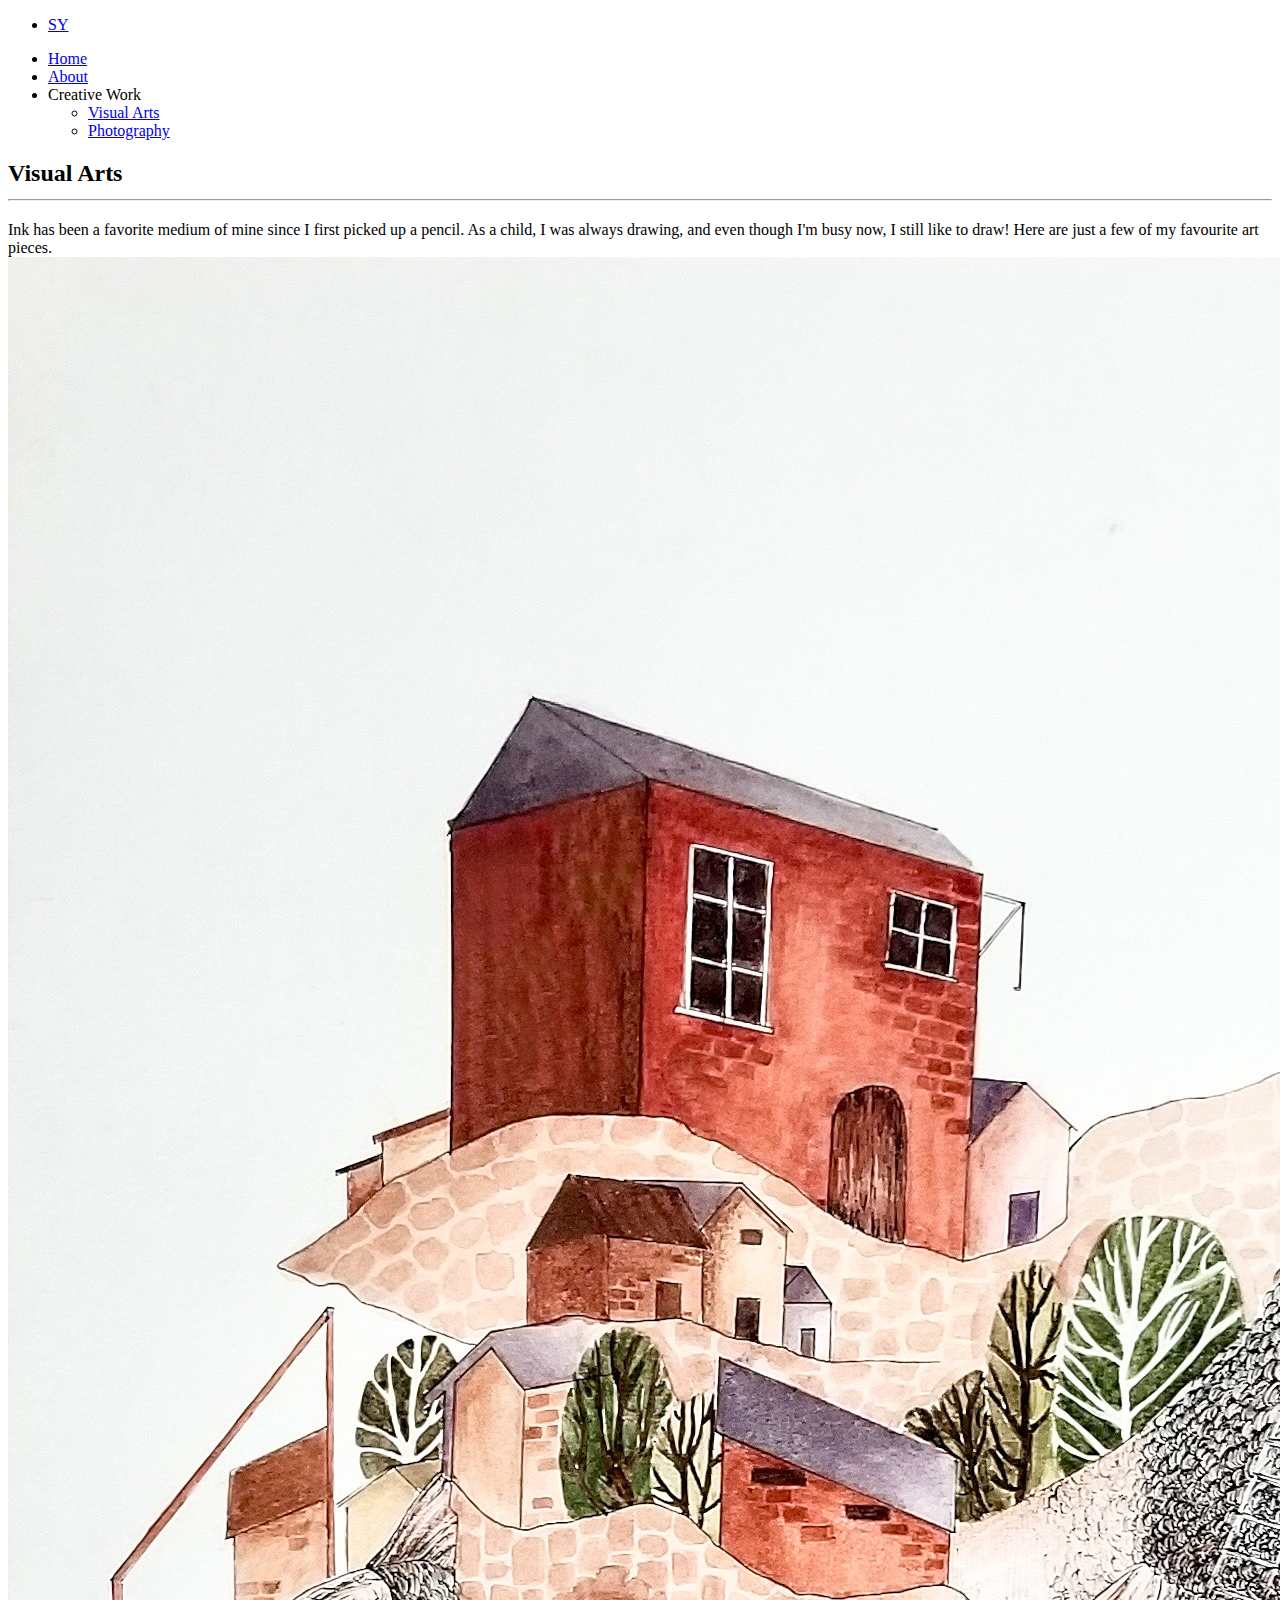
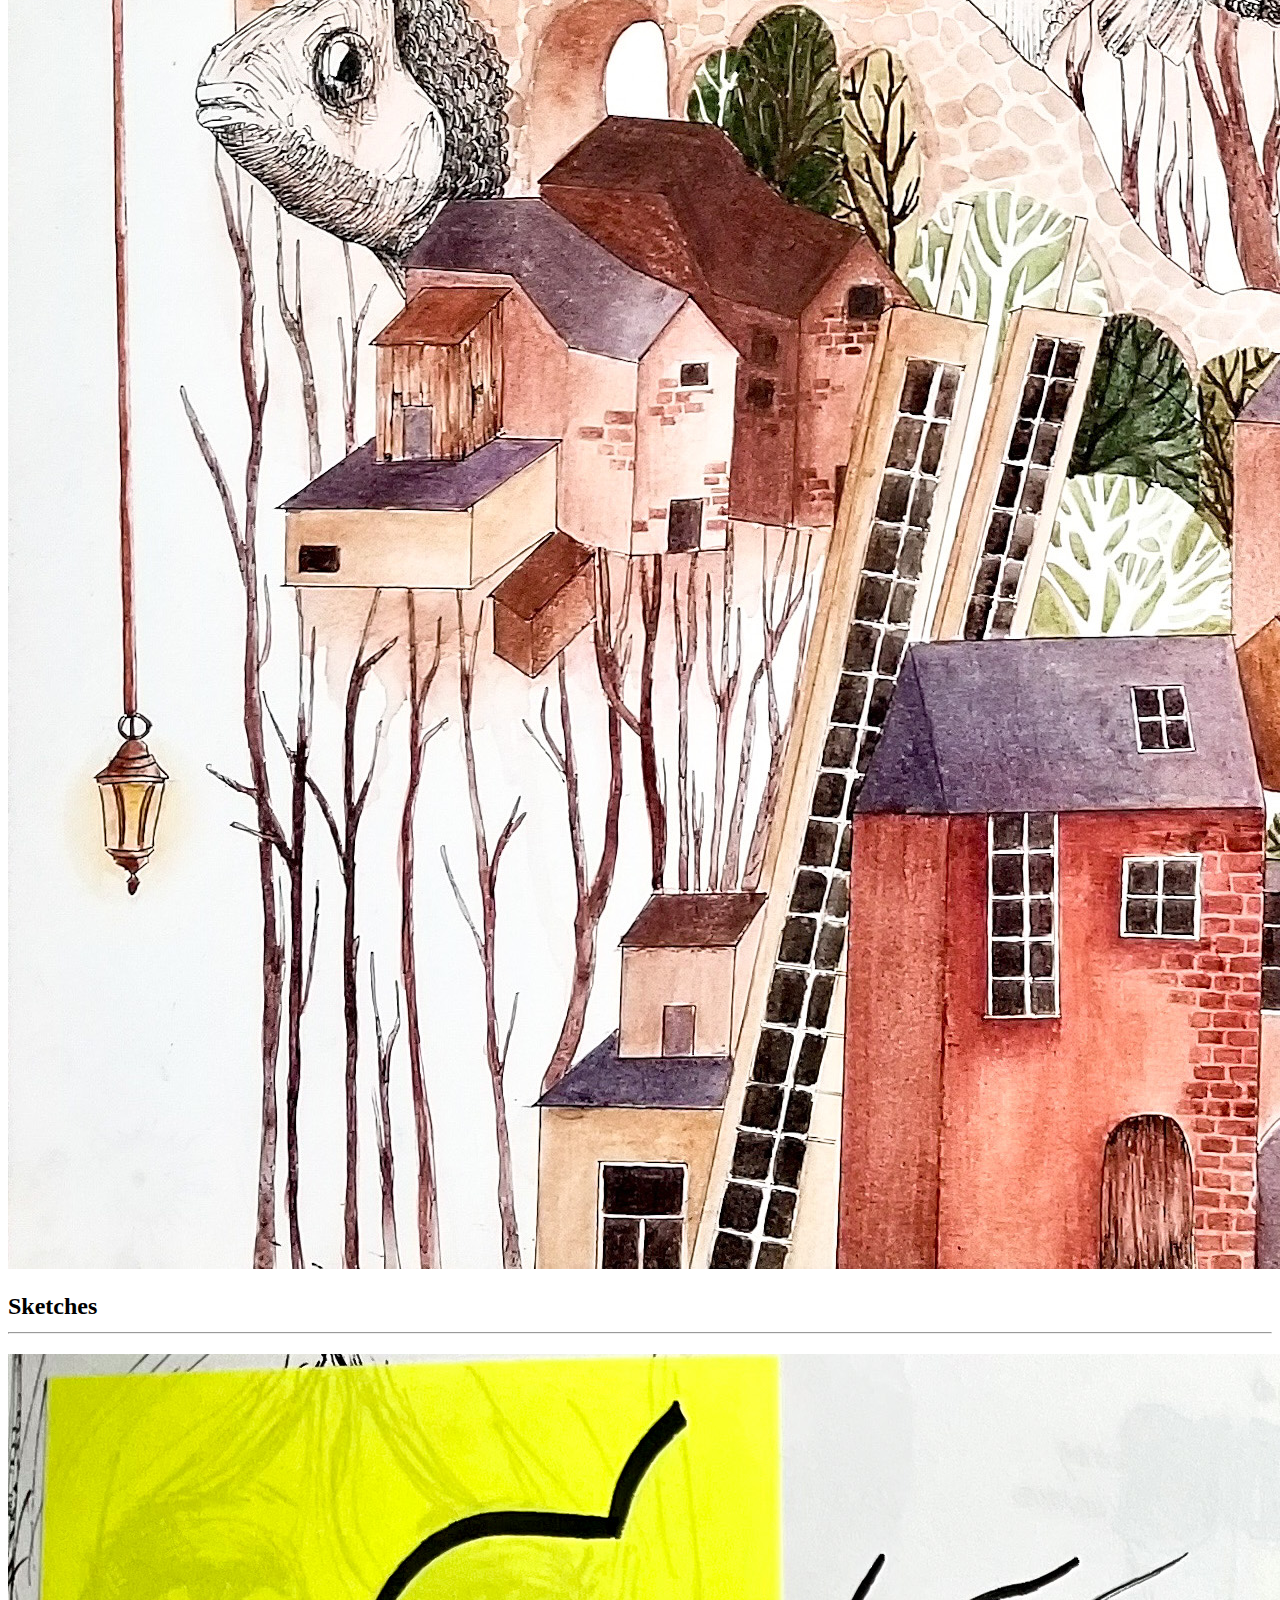
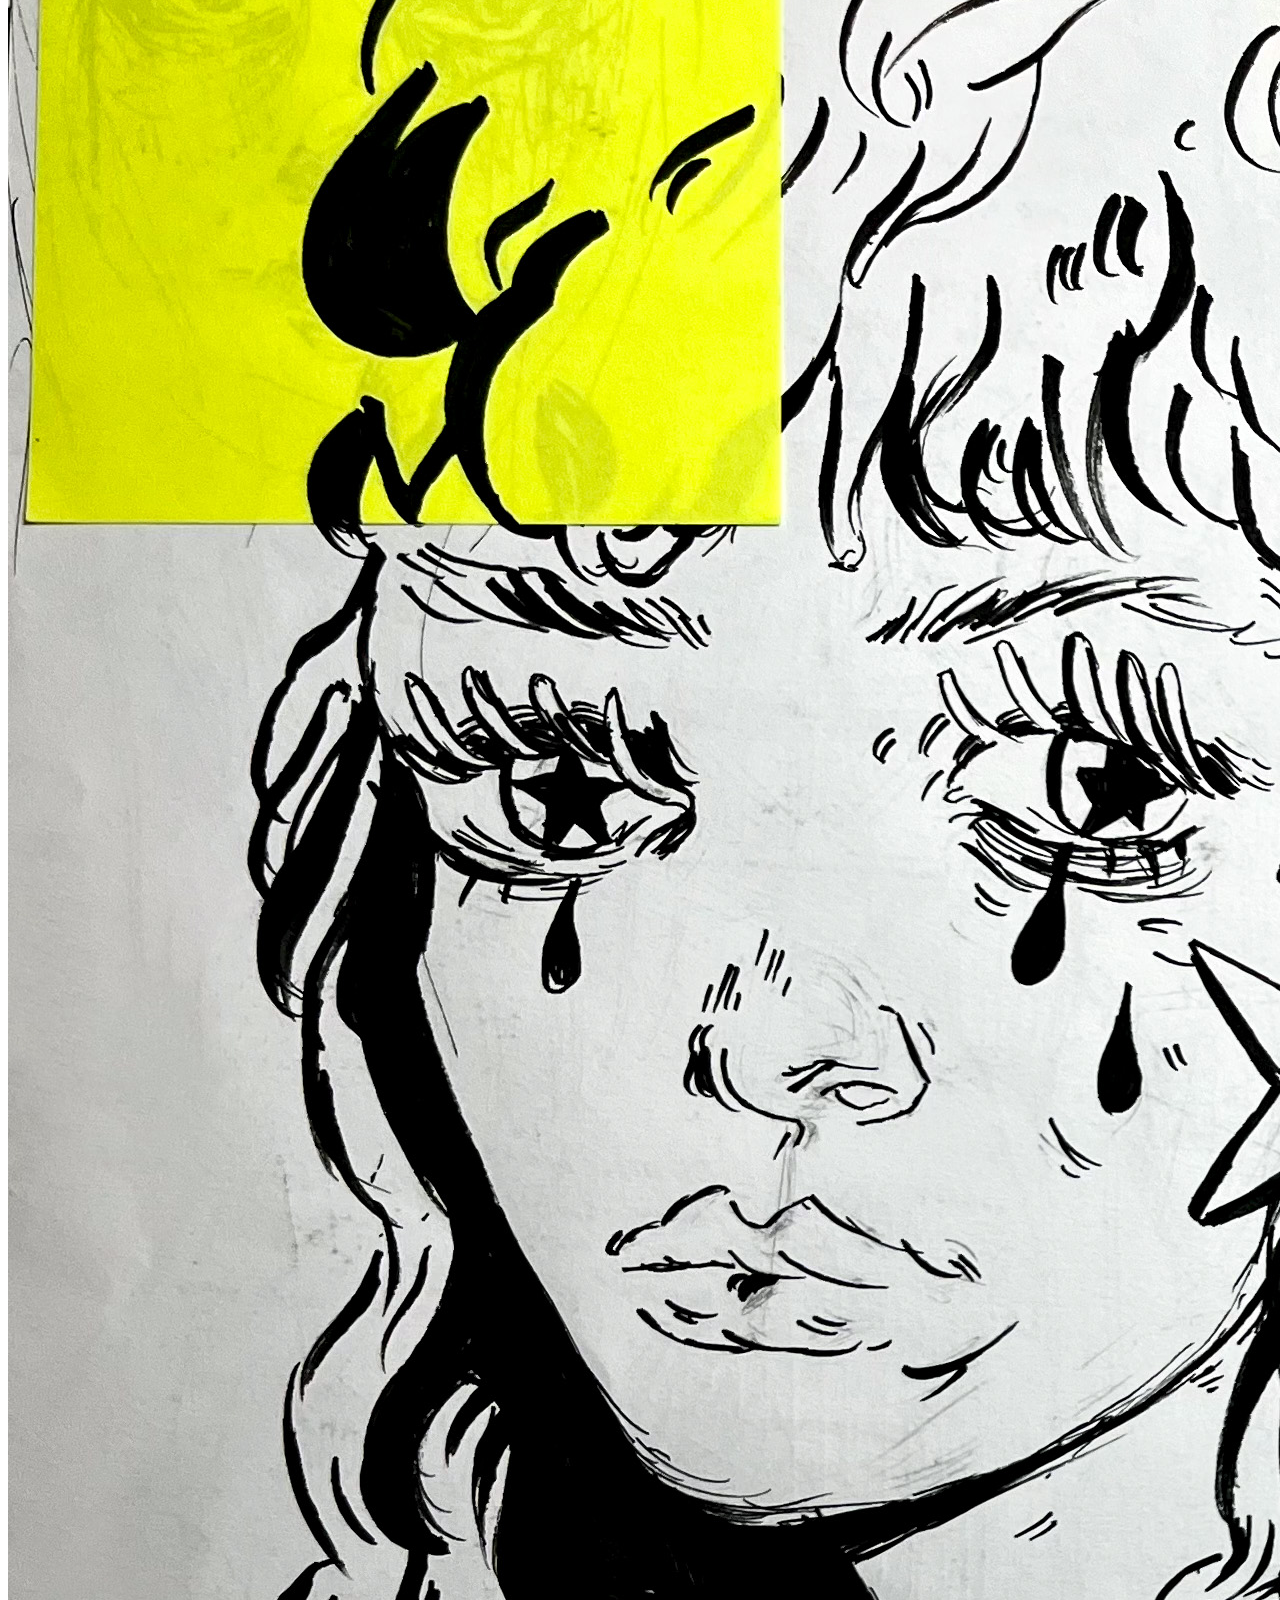
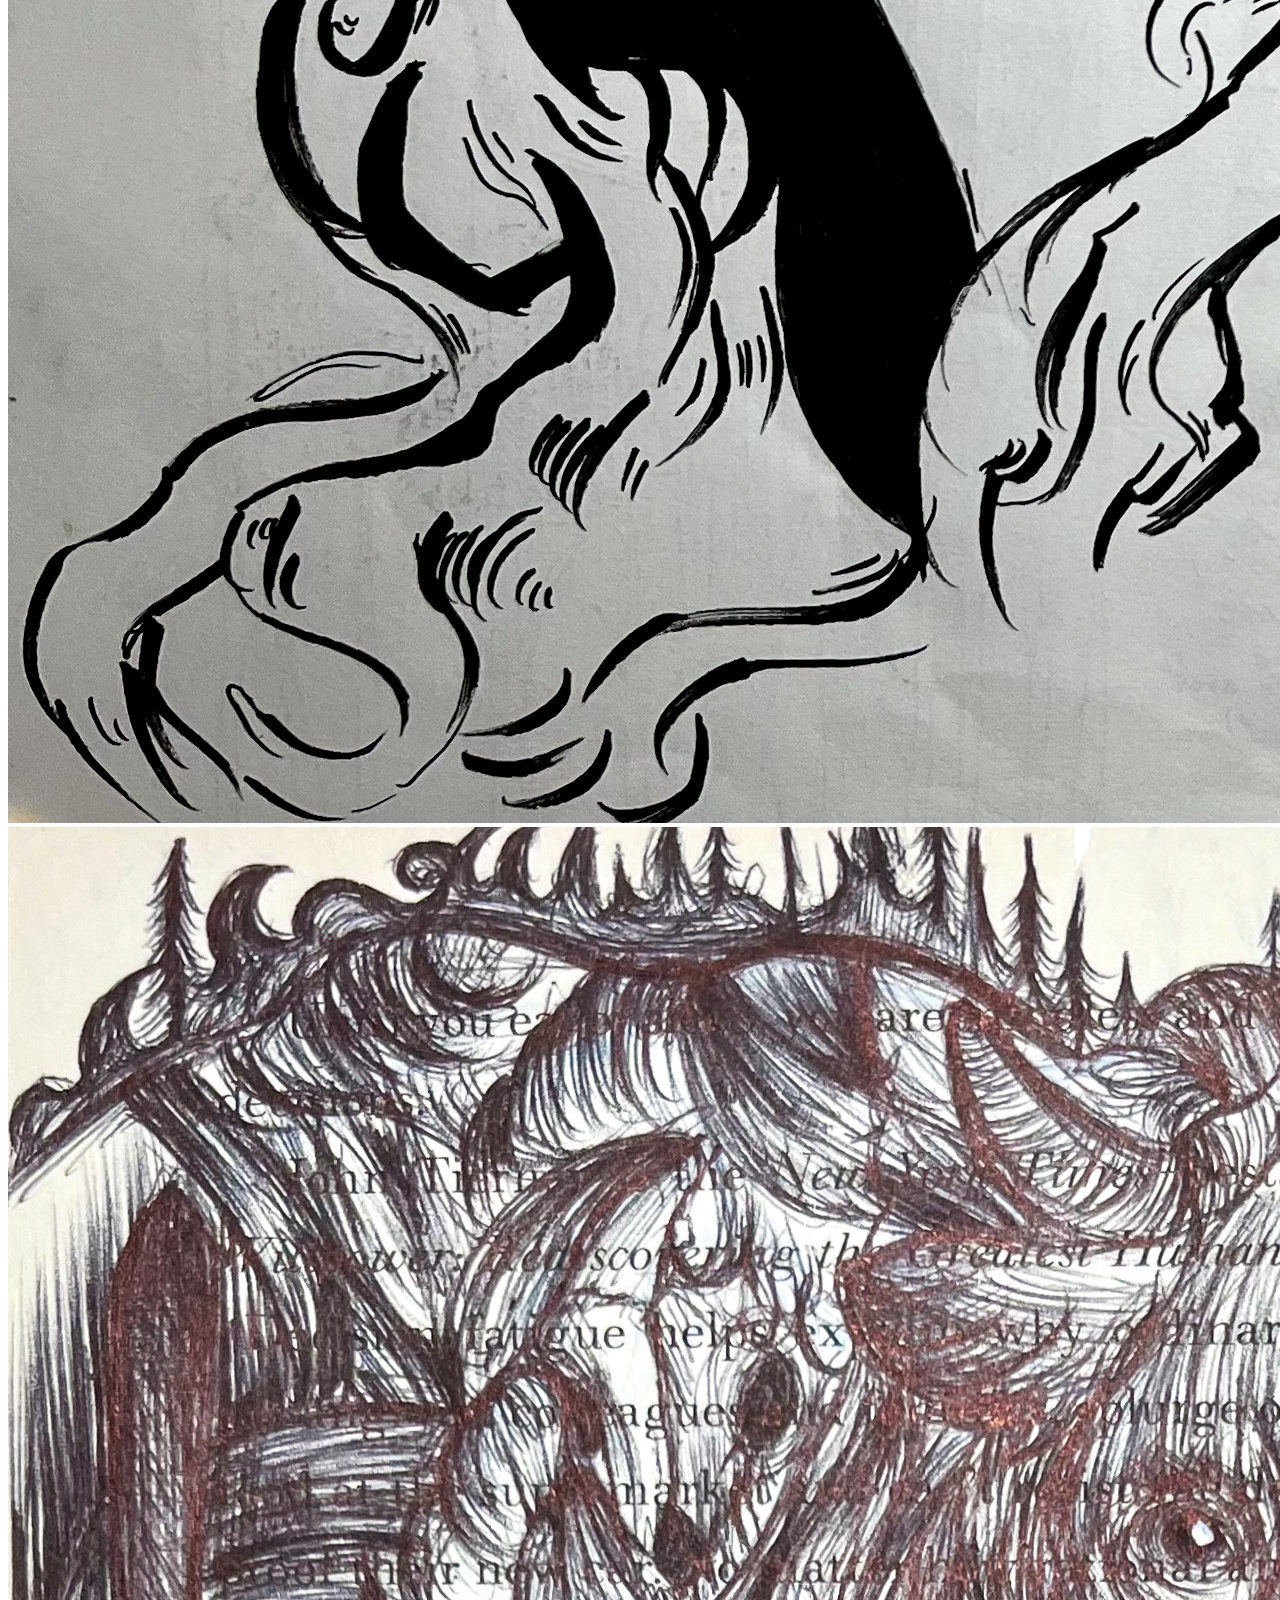
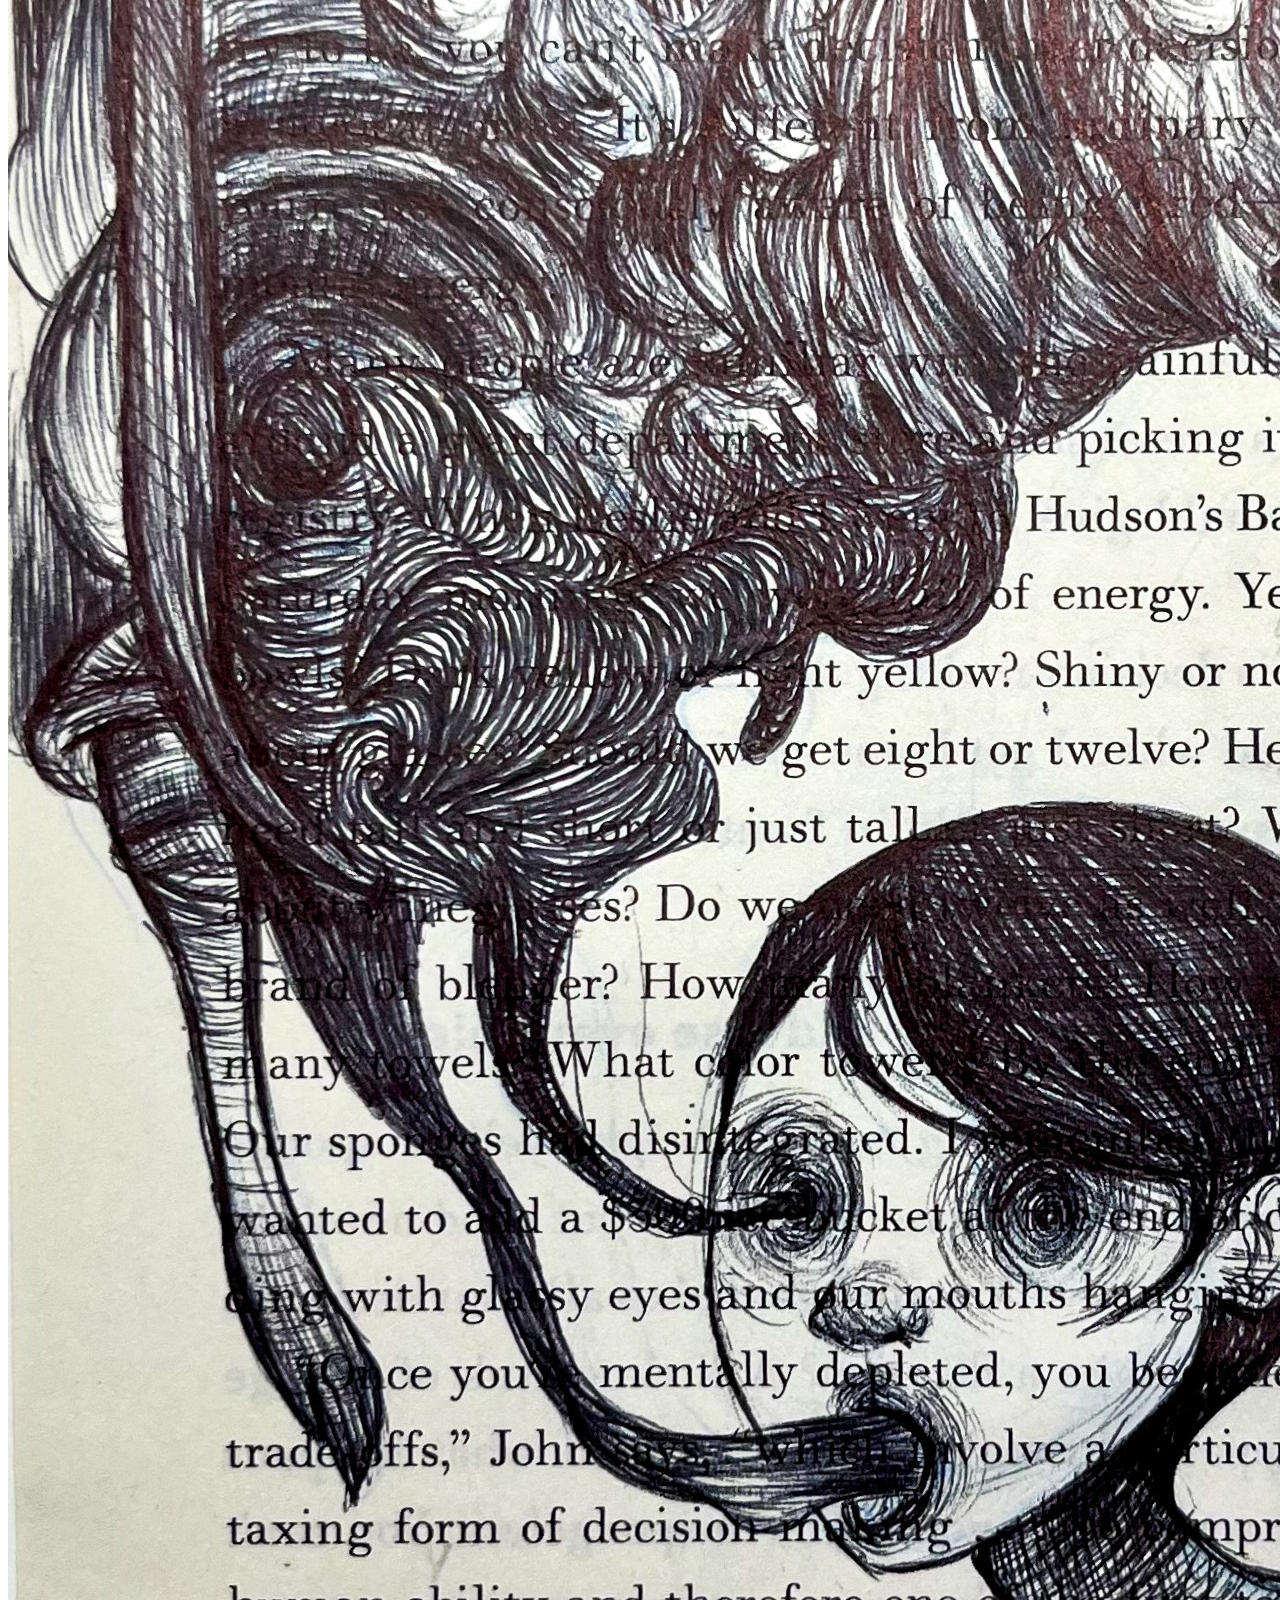
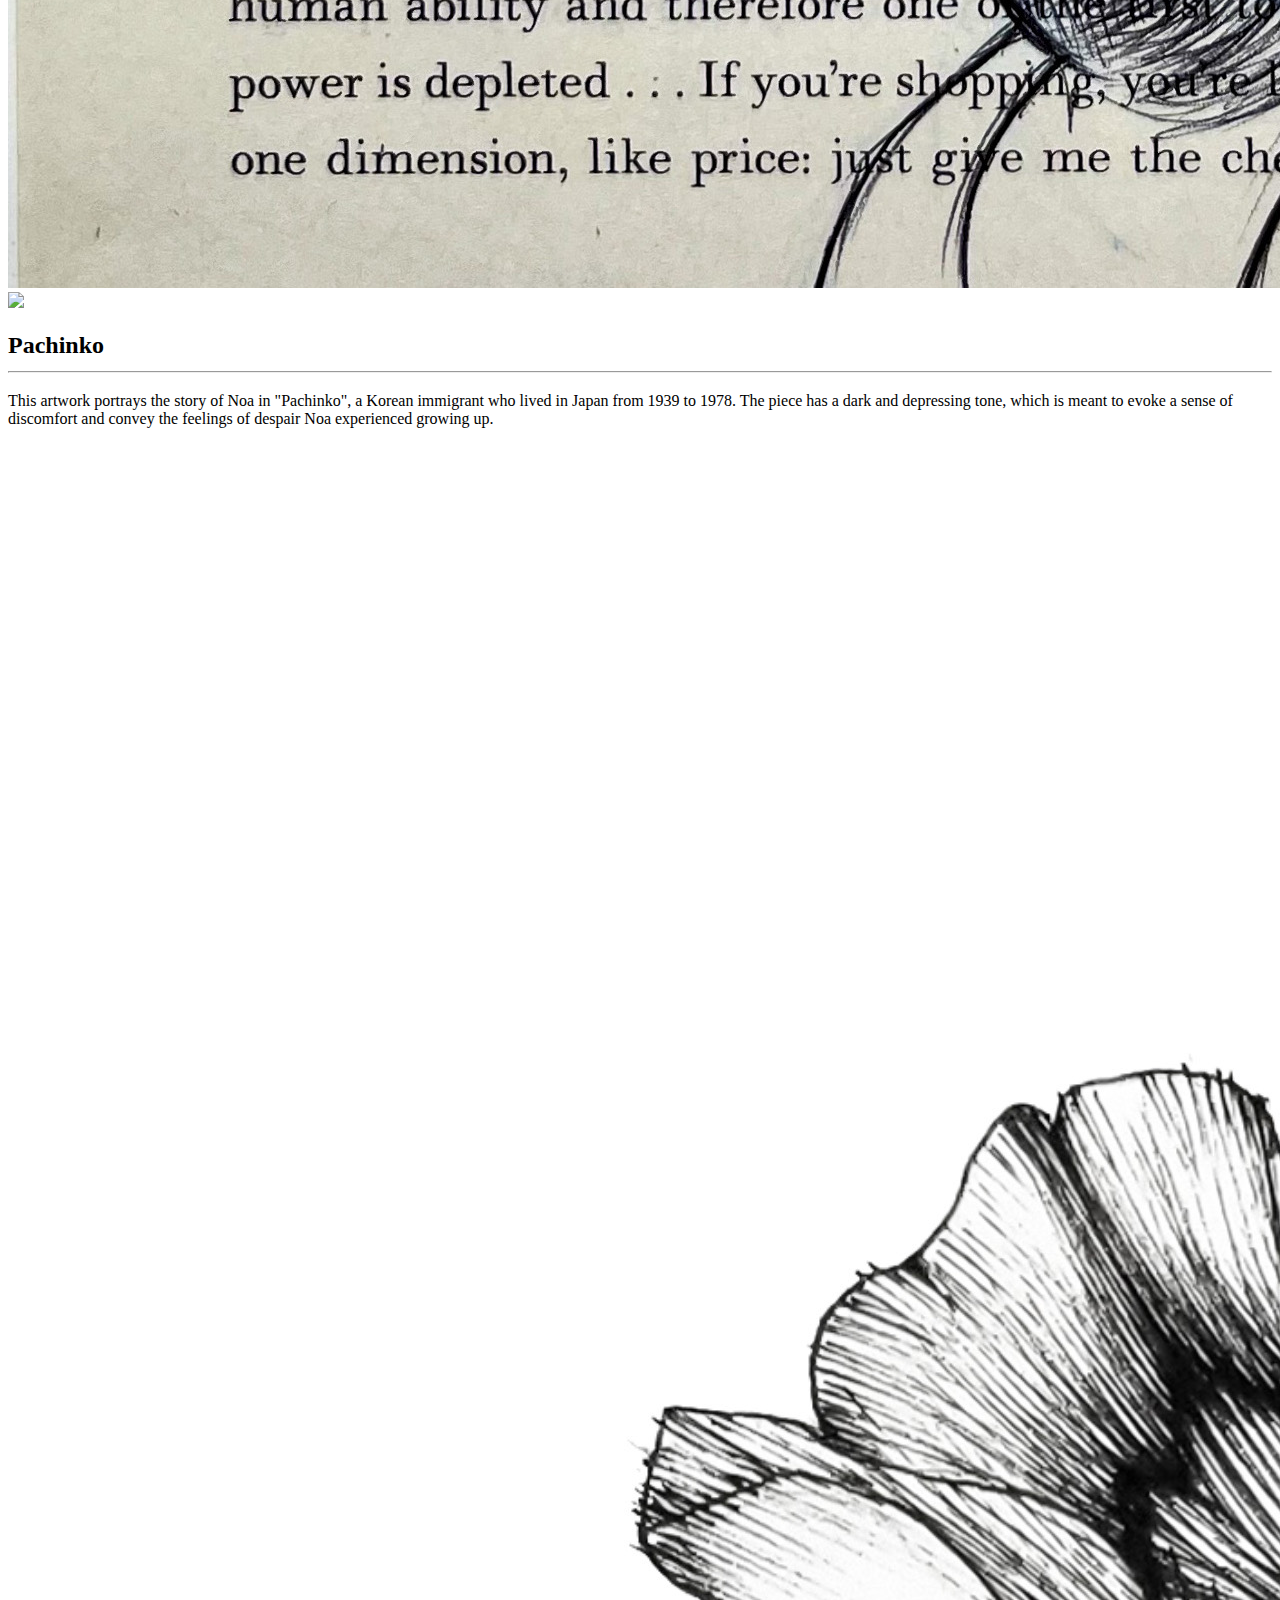
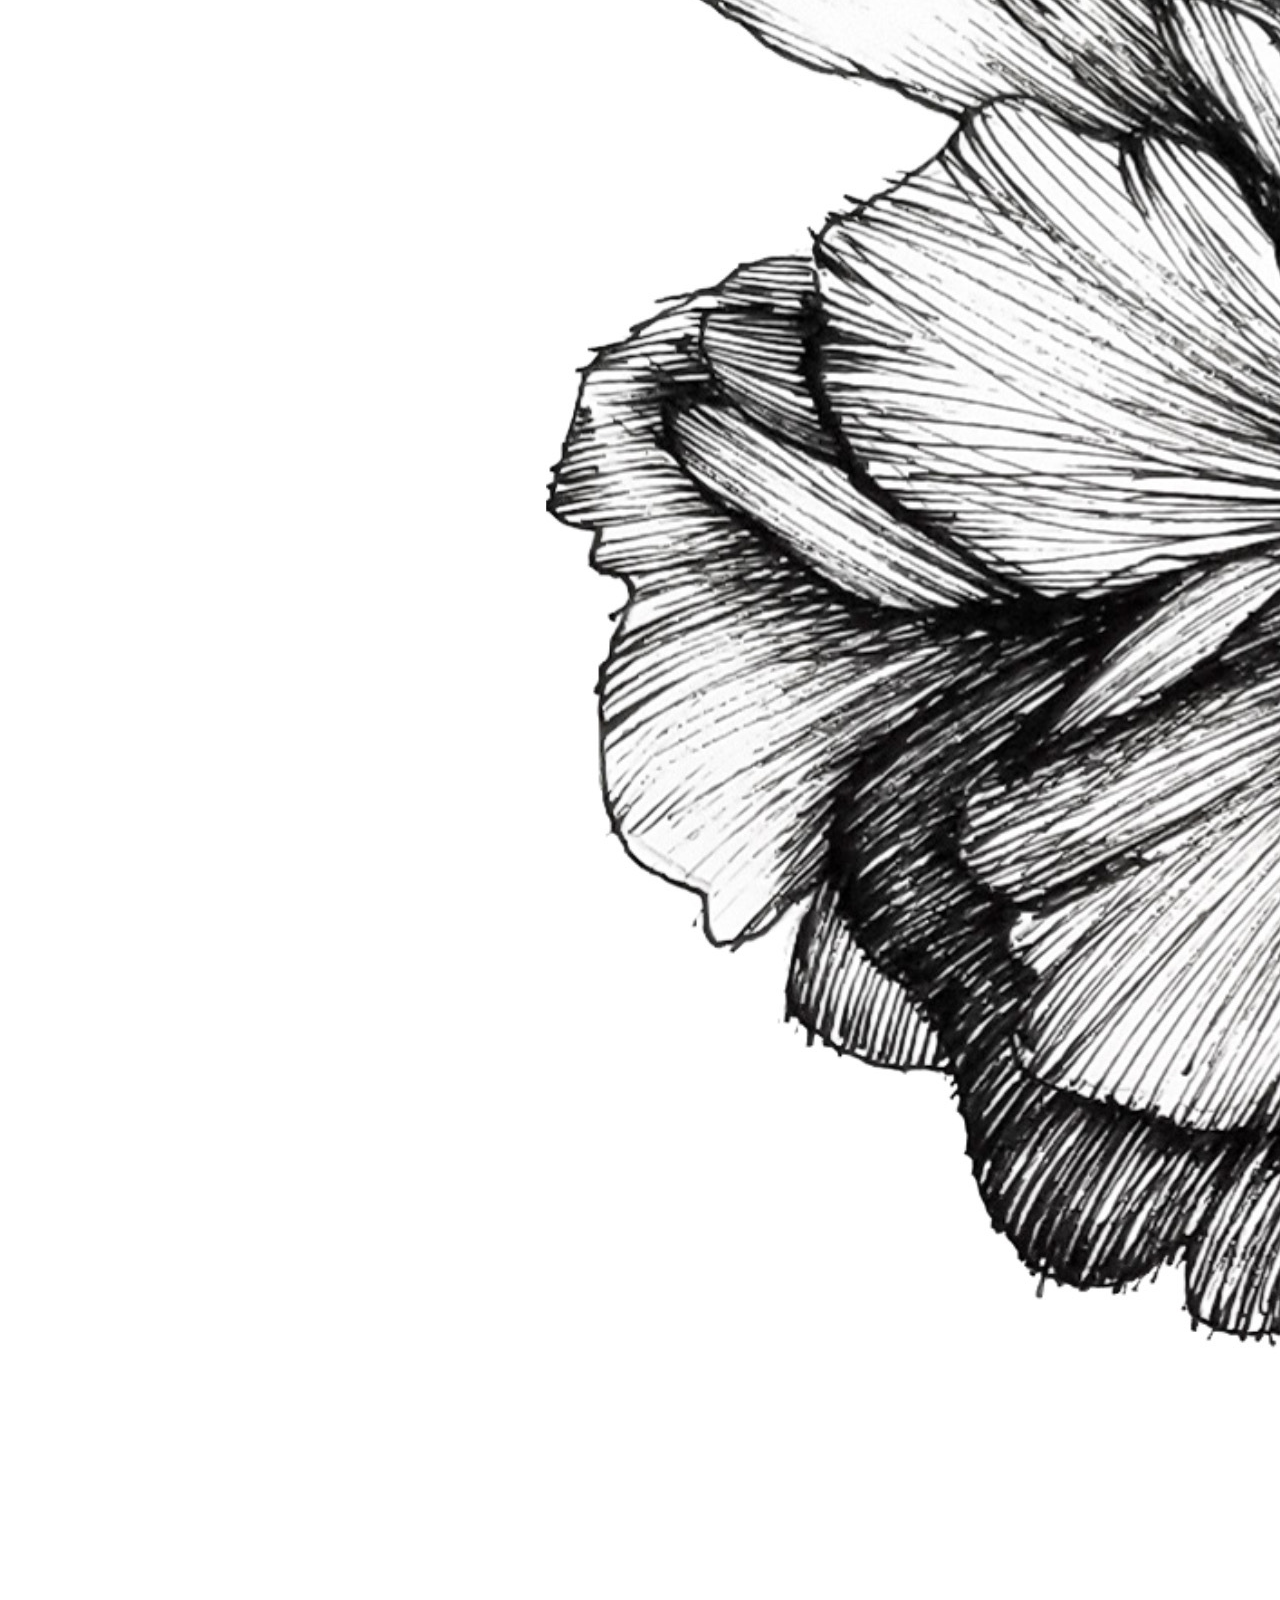
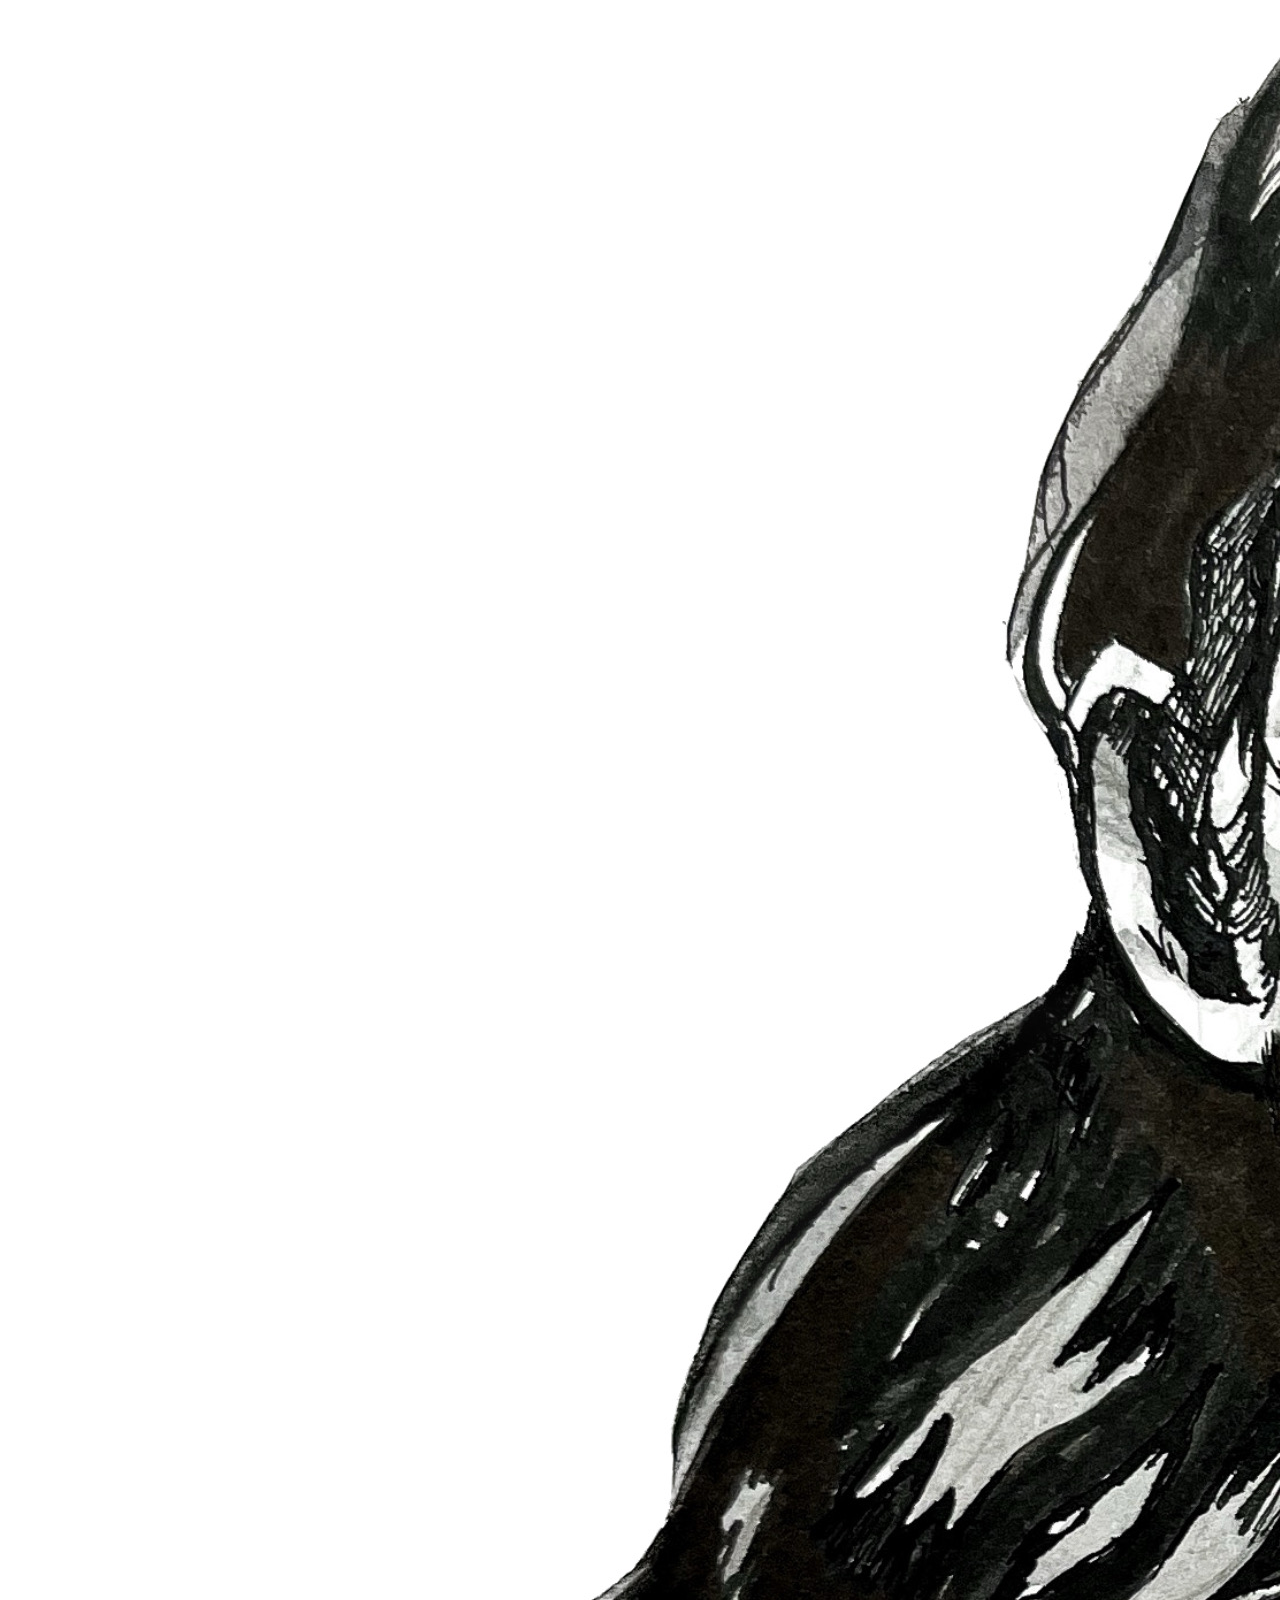
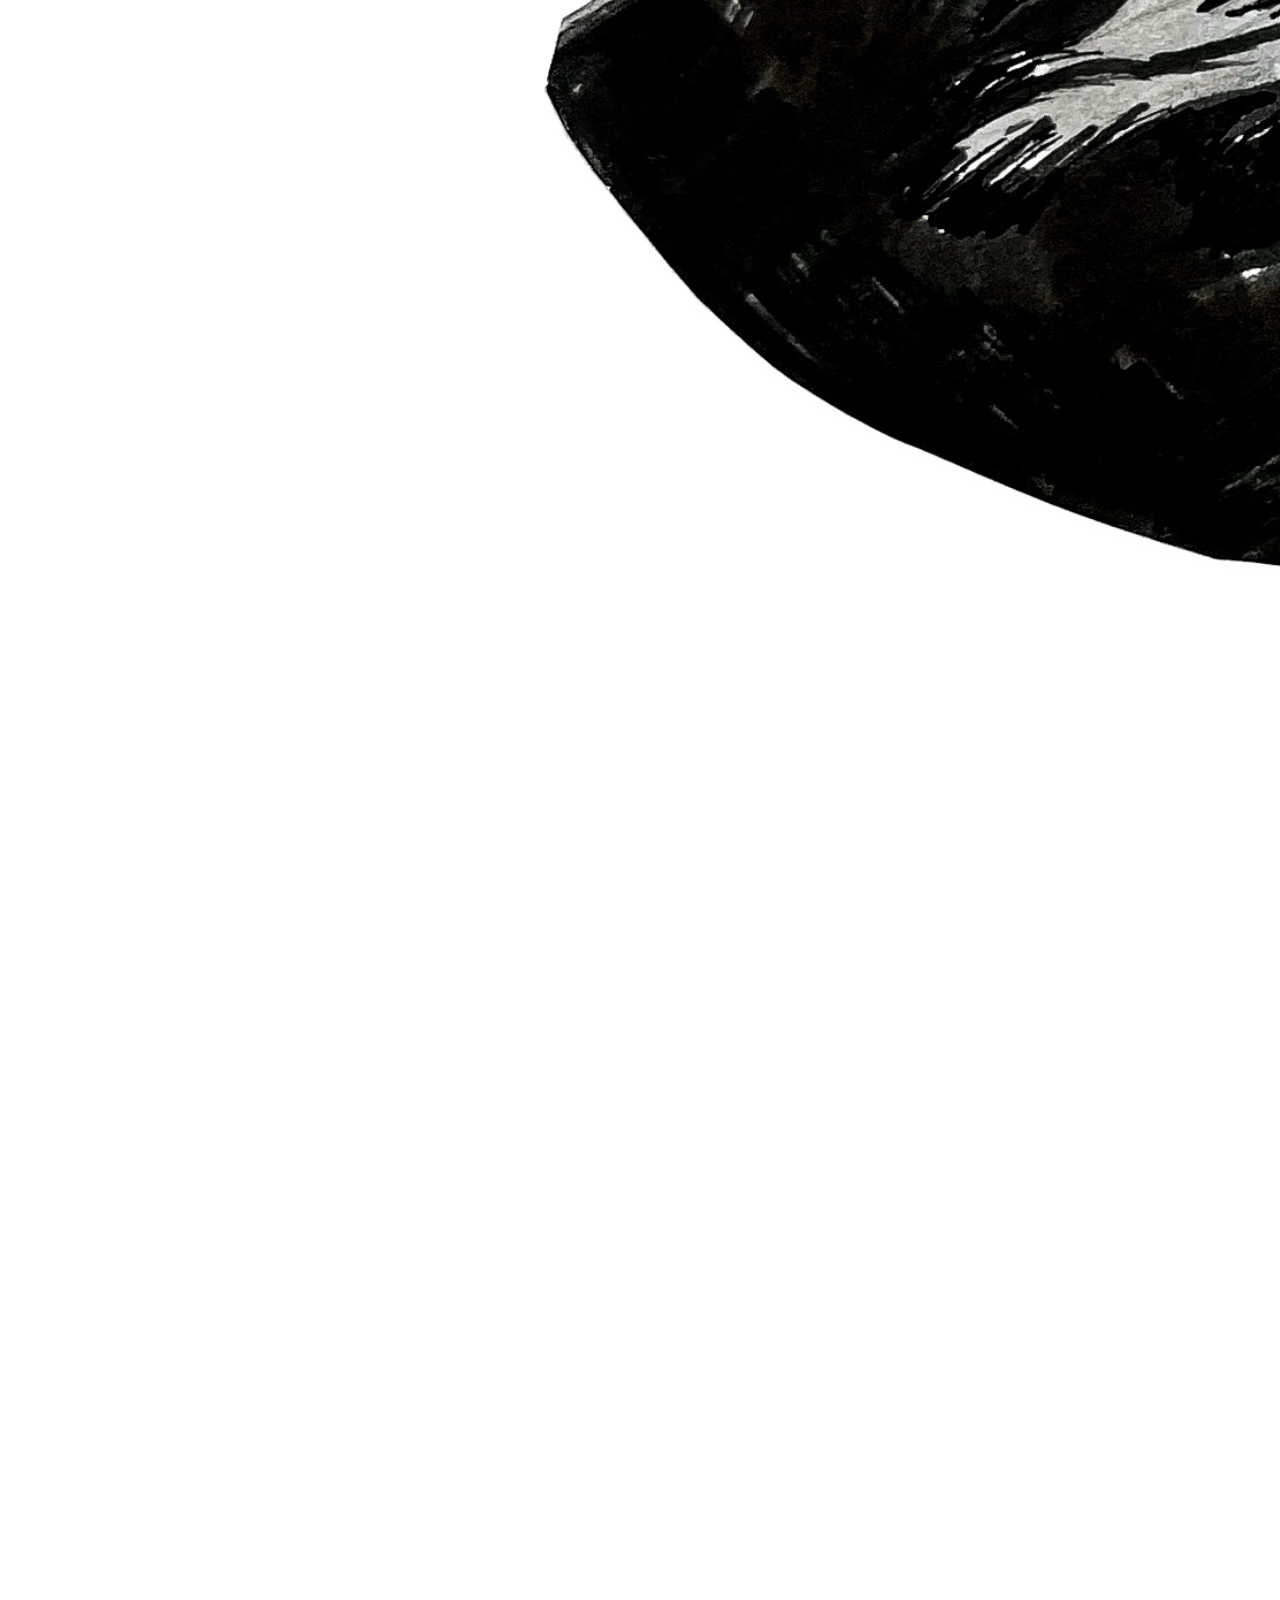
==== art.html @ e8d7384b "Update and rename creativework.html to art.html" ====
<!DOCTYPE html>
 <head>
   <link rel="stylesheet" href="/Styles/art.css">
   <script src ="/Scripts/website.js"></script>
   <link rel="preconnect" href="https://fonts.googleapis.com">
   <link rel="preconnect" href="https://fonts.gstatic.com" crossorigin>
   <link href="https://fonts.googleapis.com/css2?family=Roboto:ital,wght@0,300;0,500;1,300&display=swap" rel="stylesheet">   
   <link rel="preconnect" href="https://fonts.googleapis.com">
   <link rel="preconnect" href="https://fonts.gstatic.com" crossorigin>
   <link rel="preconnect" href="https://fonts.gstatic.com" crossorigin>
   <link href="https://fonts.googleapis.com/css2?family=Roboto+Slab:wght@200;300;400&family=Roboto:ital,wght@0,300;0,500;1,300&display=swap" rel="stylesheet">
 </head>


 <body>
  
   <nav class="nav-container">
     <ul class>
       <li><a href="index.html" class="logo">SY</a></li>
     </ul>
     <ul class="nav-text">
       <li><a href="index.html" class="nav-link">Home</a></li>
       <li><a href="#about" class="nav-link">About</a></li>
       <li><a class="nav-link">Creative Work</a>
         <ul class="drop-down">
           <li><a href="art.html">Visual Arts</a></li>
           <li><a href="photography.html">Photography</a></li>
         </ul>
       </li>
     </ul>
   </nav>


 <div class="padding-space">
    
 <!-- VISUAL ARTS -->
   <section class="projects-container">


     <div class="landing-container">
       <section class="project-info">
         <h2> Visual Arts  <hr> </h2>
         <div class="projects-text">  
           Ink has been a favorite medium of mine since I first picked up a pencil.
           As a child, I was always drawing, and even though I'm busy now, I still like
           to draw! Here are just a few of my favourite art pieces.
           <br>
         <div class="projects-text">  
       </section>


       <div class="invisible-city-container">
           <img class="invisible-city-img" src="Website-images/artwork/IMG_0591 (1).jpg">
       </div>
     </div> 


   </section>


   <section class="art-gallery">
     <div class="gallery-title">
       <h2> Sketches <hr> </h2>
     </div>


     <div class="sketches-container">
       <div class="container-item">
         <img class="landscape" src="Website-images/artwork/IMG_0598 (1).jpg">
       </div>
       <div class="container-item">
         <img class="portrait" src="Website-images/artwork/leaking.JPG">
       </div>
     </div>
   </section>


   <section class="pachinko-grid">
     <div class="pachinko-img-container">
       <img src="Website-images/artwork/noa.jpg">
     </div>


     <div class="pachinko-info">
       <h2> Pachinko <hr> </h2>
       <p class="pachinko-text">  
         This artwork portrays the story of Noa in "Pachinko",
         a Korean immigrant who lived in Japan from 1939 to 1978.
         The piece has a dark and depressing tone, which is meant to
         evoke a sense of discomfort and convey the feelings of despair
         Noa experienced growing up.
       <p class="art-grid-text">  
     </div>
   </section>


   <section class="image-grid">  
     <div class="grid-container">


       <div class="grid-item">
         <img src="Website-images/artwork/flower.JPEG">
       </div>


       <div class="grid-item">
         <img src="Website-images/artwork/fire-girl.jpeg">
       </div>


       <div class="grid-item">
         <img src="Website-images/artwork/fire-girl-2.jpeg"> 
       </div>
    
     </div>
   </section>
 </div>

   <footer>
     <p class="copy">&copy; Sarah Yoon 2023</p>
   </footer>

 </body>
</html>
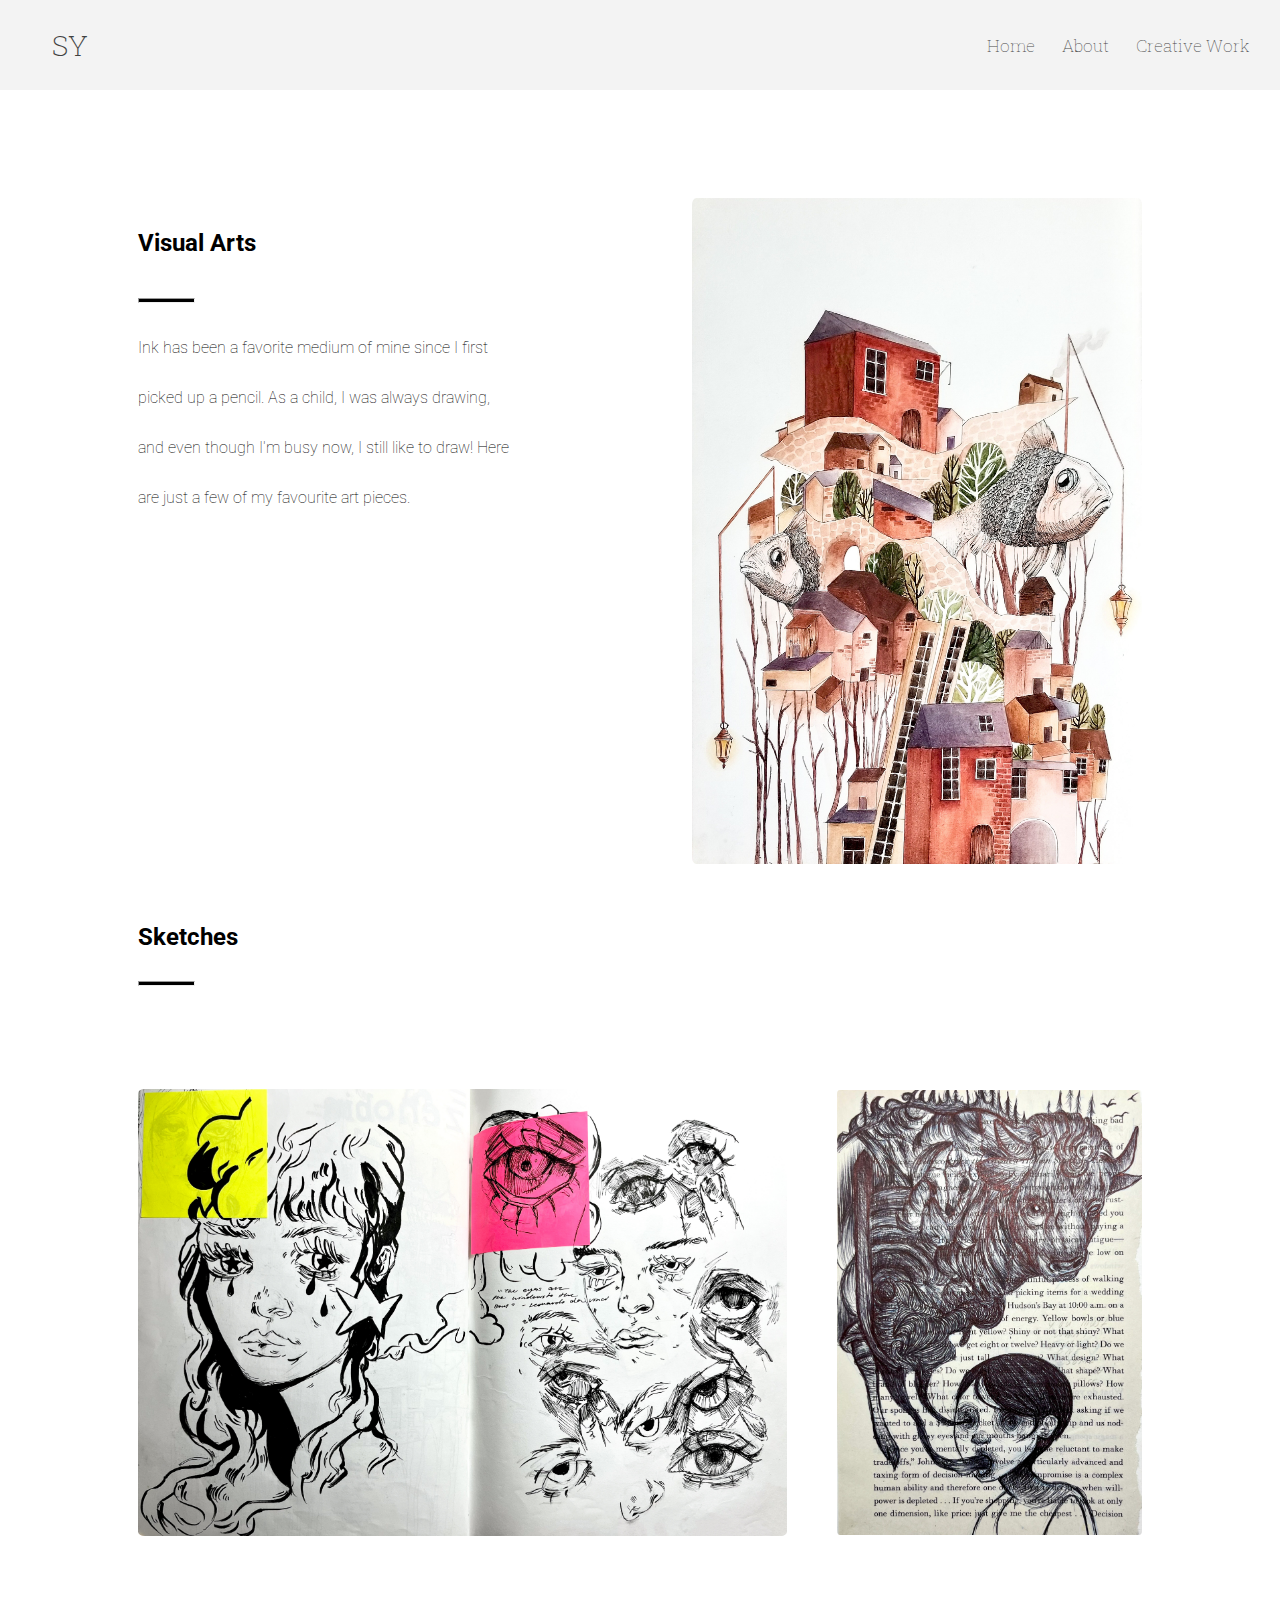
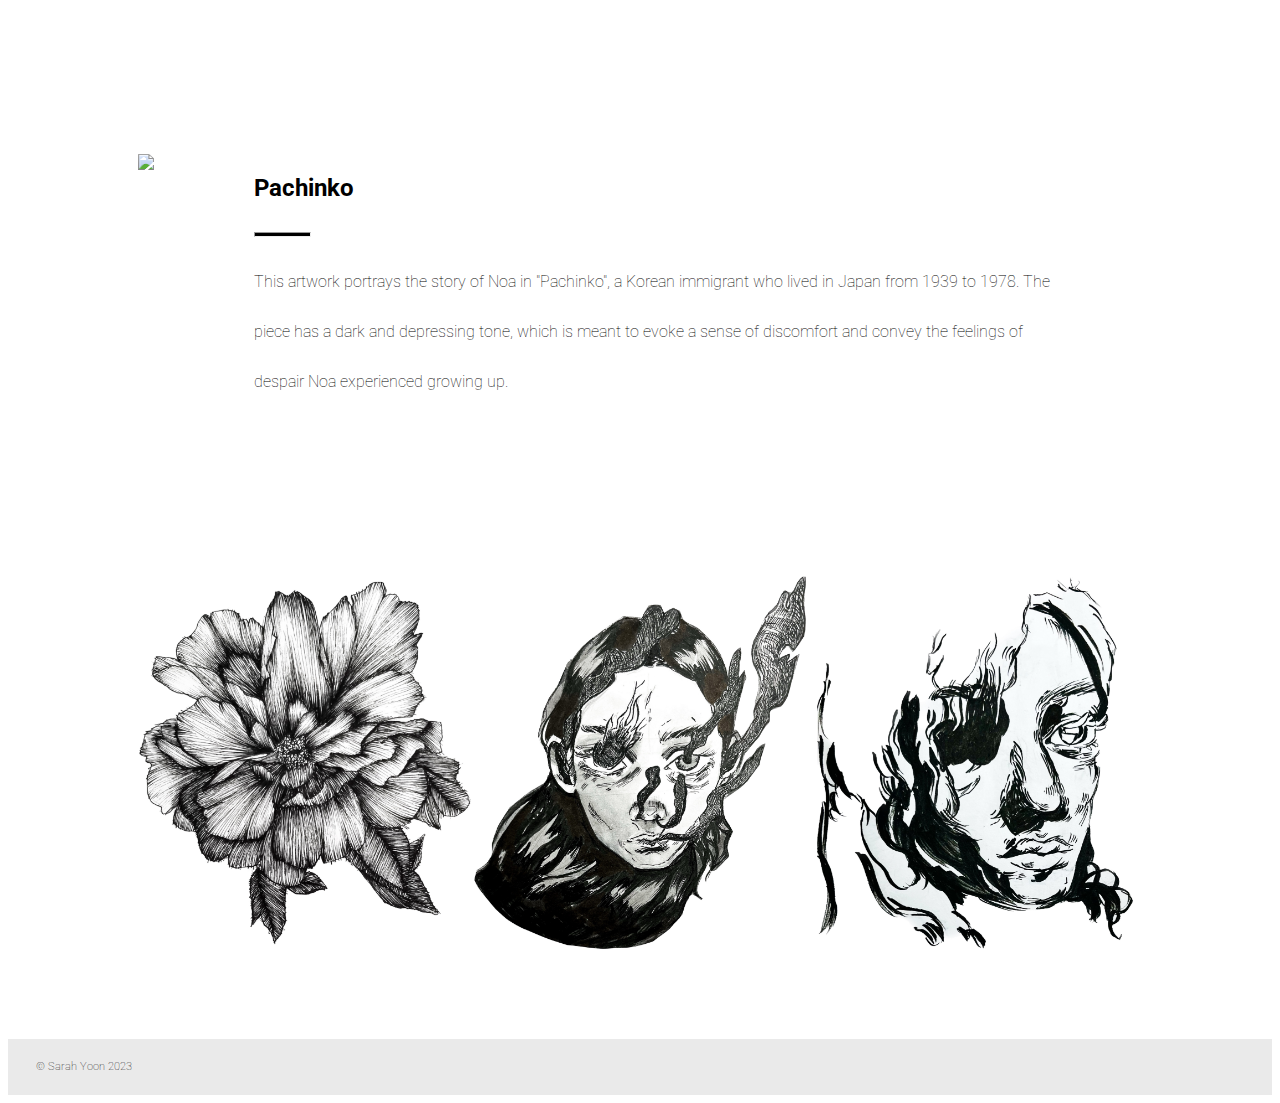
==== commit e6df2b8c: "Fixed links" ====
--- a/art.html
+++ b/art.html
@@ -1,7 +1,7 @@
 <!DOCTYPE html>
  <head>
-   <link rel="stylesheet" href="/Styles/art.css">
-   <script src ="/Scripts/website.js"></script>
+   <link rel="stylesheet" href="Styles/art.css">
+   <script src ="Scripts/website.js"></script>
    <link rel="preconnect" href="https://fonts.googleapis.com">
    <link rel="preconnect" href="https://fonts.gstatic.com" crossorigin>
    <link href="https://fonts.googleapis.com/css2?family=Roboto:ital,wght@0,300;0,500;1,300&display=swap" rel="stylesheet">   
@@ -20,7 +20,7 @@
      </ul>
      <ul class="nav-text">
        <li><a href="index.html" class="nav-link">Home</a></li>
-       <li><a href="#about" class="nav-link">About</a></li>
+       <li><a href="index.html#about" class="nav-link">About</a></li>
        <li><a class="nav-link">Creative Work</a>
          <ul class="drop-down">
            <li><a href="art.html">Visual Arts</a></li>
--- a/Styles/art.css
+++ b/Styles/art.css
@@ -0,0 +1,337 @@
+/* VISUAL ARTS */
+
+html {
+  scroll-behavior: smooth;
+}
+
+hr {
+  width: 55px;
+  height: 3px;
+  background-color: black;
+  border-color: none;
+  margin-top: 30px;
+  margin-bottom: 8px;
+  margin-left: 0;
+}
+
+body {
+  background-color: white;
+  font-family: "Roboto";
+}
+
+img {
+  max-width: 100%;
+  border-radius: 1%;
+}
+
+/* NAV MENU */
+.burger-menu {
+  color: var(black);
+  font-size: 2rem;
+  border: 0;
+  background-color: transparent;
+  cursor: pointer;
+  display: none;
+}
+
+.nav-container {
+  position: fixed;
+  display: flex;
+  width: 100%;
+  height: 90px;
+  justify-content: space-between;
+  align-items: center;
+  z-index: 1;
+  top: 0;
+  left: 0;
+  font-family: Roboto;
+  font-weight: 100;
+  background-color:rgb(239, 239, 239);
+  opacity: 75%;
+}
+
+.logo {
+  font-size: 28px;
+  font-weight: 200;
+  float: left;
+  color: black;
+  font-family: "Roboto Slab";
+  text-decoration: none;
+  list-style: none;
+}
+
+.logo:hover {
+  color: black;
+  text-decoration: none;
+}
+
+nav ul{
+  display: flex;
+  float: right;
+  margin-right: 15px;
+}
+
+nav ul li {
+  float: right;
+  position: relative;
+  list-style: none;
+}
+
+nav ul li a{
+  display: block;
+  font-family: "Roboto Slab";
+  color: black;
+  font-size: 17px;
+  padding: 22px 12px;
+  text-decoration: none;
+  padding-right: 15px;
+}
+
+nav ul li ul{
+  display: none;
+  position: absolute;
+  background-color: rgb(246, 246, 246);
+  padding: 2px;
+  border-radius: 1px 3px 4px 4px;
+  font-size: 15px;
+  text-align: center;
+}
+
+nav ul li:hover ul {
+  display: block;
+}
+
+nav ul li ul li {
+  width: 180px;
+  border-radius: 5px;
+}
+
+nav ul li ul li a{
+  padding: 13px 2px;
+  padding-right: 22px;
+}
+
+nav ul li ul li a:hover{
+  background-color: rgb(234, 234, 234);
+}
+
+.nav-link:hover {
+  color: black;
+  cursor: pointer;
+}
+
+/* PROJECTS */
+.landing-container {
+ display: flex;
+ gap: 180px;
+}
+
+
+.padding-space {
+  padding: 0 130px;
+}
+
+.projects-container {
+  padding-top: 190px;
+  padding-bottom: 40px;
+  color: black;
+}
+
+.project-info {
+  font-family: "Roboto";
+  font-weight: 100;
+  line-height: 50px;
+}
+
+.invisible-city-container {
+  display: flex;
+  justify-content: center;
+  align-items: center;
+}
+
+.invisible-city-img {
+  object-fit: cover;
+  max-width: 450px;
+  min-height: 550px;
+}
+
+/* SKETCHES */
+.art-gallery {
+  color: black;
+  display: flex;
+  flex-wrap: wrap;
+  align-items: stretch;
+}
+
+.gallery-title{
+  text-align: left;
+  font-family: "Roboto";
+  font-weight: 100;
+  display: flex;
+}
+
+.sketches-container {
+  display: flex;
+  align-items: center;
+  justify-content: center;
+  gap: 50px;
+  min-height: 600px;
+}
+
+.landscape .portrait {
+  padding-top: 40px;
+  max-width: 700px;
+  object-fit: contain;
+  display: flex;
+}
+
+/* PACHINKO  */
+.pachinko-grid{
+  color: black;
+  display: flex;
+  align-items: flex-start;
+  justify-content: center;
+  gap: 100px;
+  padding-top: 140px;
+  padding-bottom: 100px;
+  font-family: Roboto;
+}
+
+.pachinko-img-container {
+  display: flex;
+  justify-content: center;
+
+}
+.pachinko-grid img {
+  max-width: 500px;
+  object-fit: cover;
+}
+
+.pachinko-text {
+  font-weight: 100;
+  line-height: 50px;
+  padding-right: 80px;
+  font: "Roboto";
+}
+
+/* 3x3 GRID  */
+.grid-container {
+  display: flex;
+  justify-content: center;
+}
+
+.grid-item img {
+  height: 480px;
+  object-fit: cover;
+}
+
+footer{
+  background-color: rgb(234, 234, 234);
+  font-weight: 100;
+  padding: 1.1rem;
+  padding-bottom: 0.7rem;
+  margin: 2rem 0 0;
+  font-size: 11px;
+  color: black;
+}
+
+footer p {
+  background-color: transparent;
+  margin-top: 3px;
+  text-align: left;
+  padding-left: 10px;
+}
+
+@media screen and (max-width: 720px) {
+ .padding-space {
+  padding: 20px;
+ }
+
+  .landing-container {
+    display: block;
+  }
+
+  .sketches-container, .pachinko-grid {
+    display: flex;
+    flex-direction: column;
+  }
+
+  .invisible-city-img {
+    display: block;
+  }
+
+  .project-info {
+    display: block;
+    padding: 0;
+  }
+
+  .projects-container {
+    padding-top: 100px;
+  }
+
+  .pachinko-grid img {
+    padding-bottom: -50px;
+  }
+
+  .grid-container {
+    flex-wrap: wrap;
+    display: flex;
+    justify-content: center;
+  }
+
+  .pachinko-grid img, .pachinko-text {
+    padding: 0;
+  }
+
+  .pachinko-grid img {
+    width: 98%;
+  }
+}
+
+
+@media screen and (max-width: 400px) {
+ .padding-space {
+  padding: 20px;
+ }
+
+  .landing-container {
+    display: block;
+  }
+
+  .sketches-container, .pachinko-grid {
+    display: flex;
+    flex-direction: column;
+  }
+
+  .invisible-city-img {
+    display: block;
+  }
+
+  .project-info {
+    display: block;
+    padding: 0;
+  }
+
+  .projects-container {
+    padding-top: 100px;
+  }
+
+  .pachinko-grid img {
+    padding-bottom: -50px;
+  }
+
+  .grid-container {
+    flex-wrap: wrap;
+    display: flex;
+    justify-content: center;
+  }
+
+  .pachinko-grid img, .pachinko-text {
+    padding: 0;
+  }
+
+  .pachinko-grid img {
+    width: 98%;
+  }
+}
+
